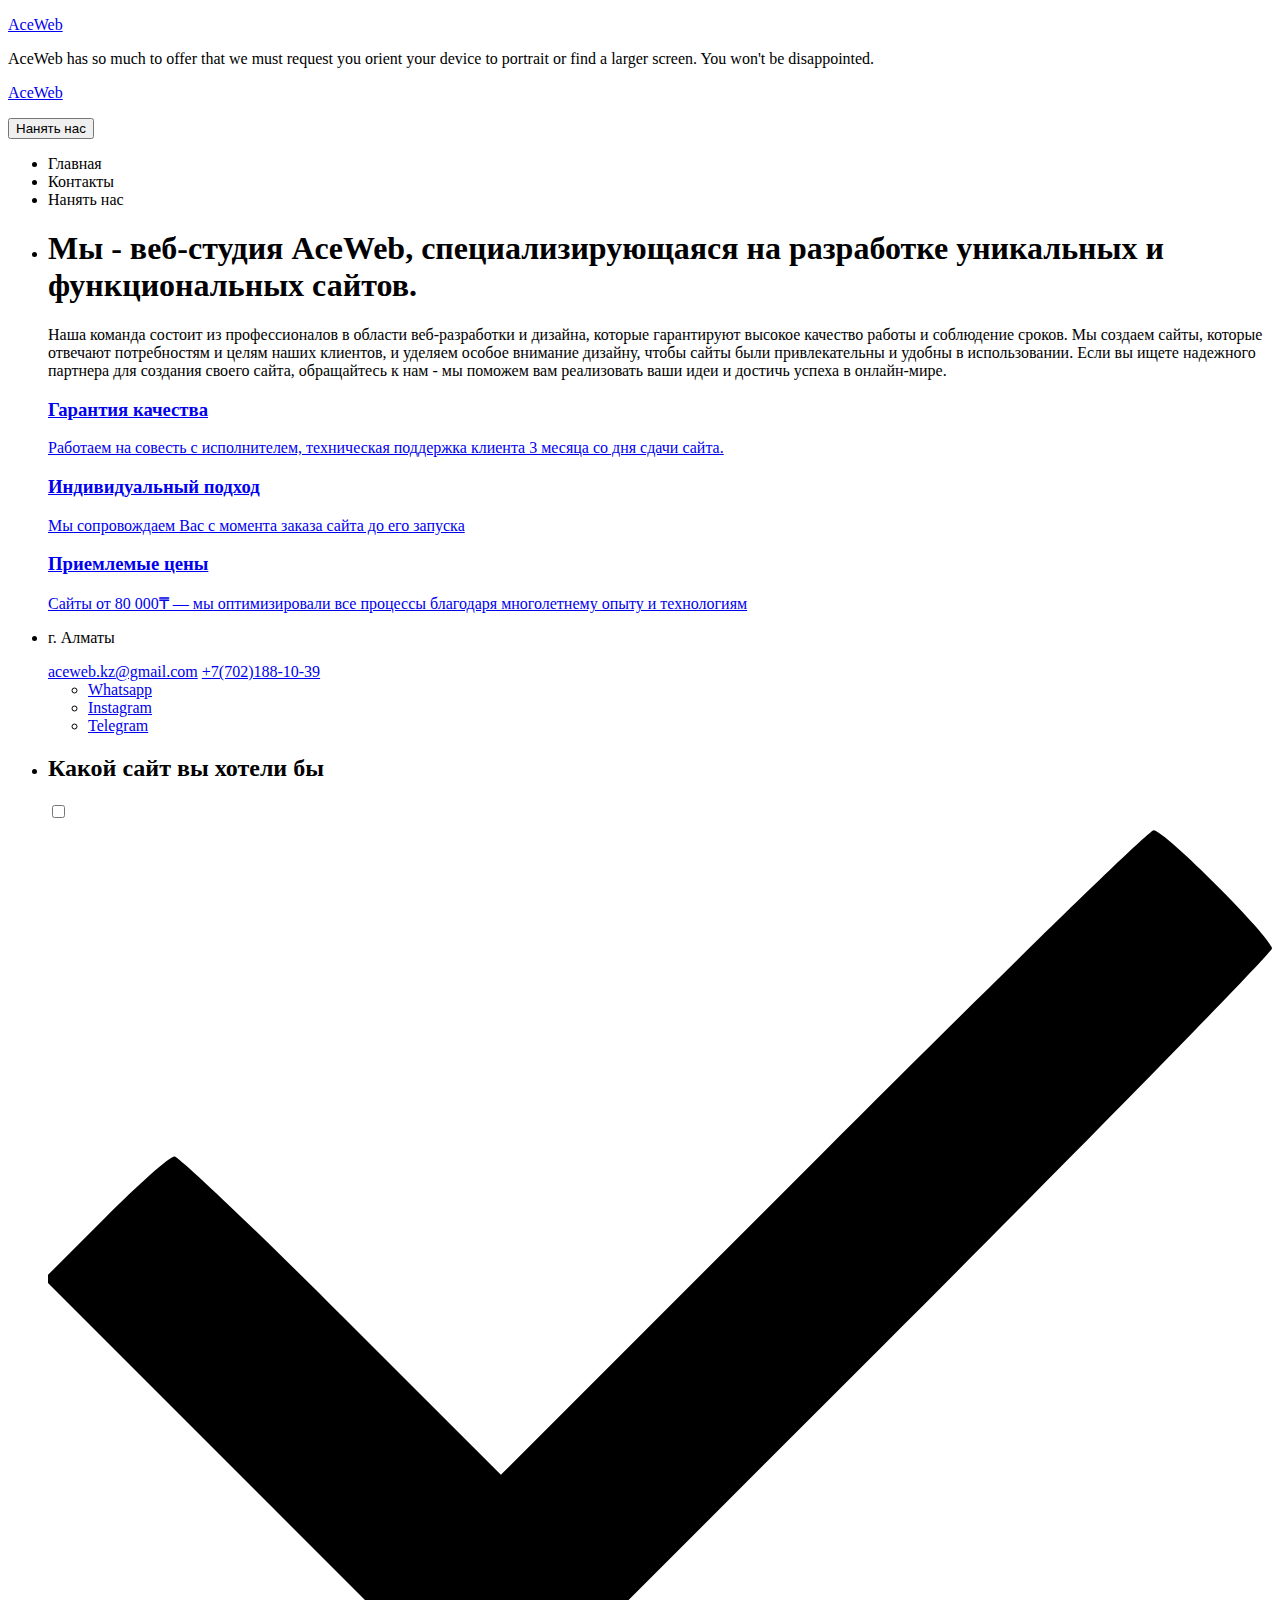
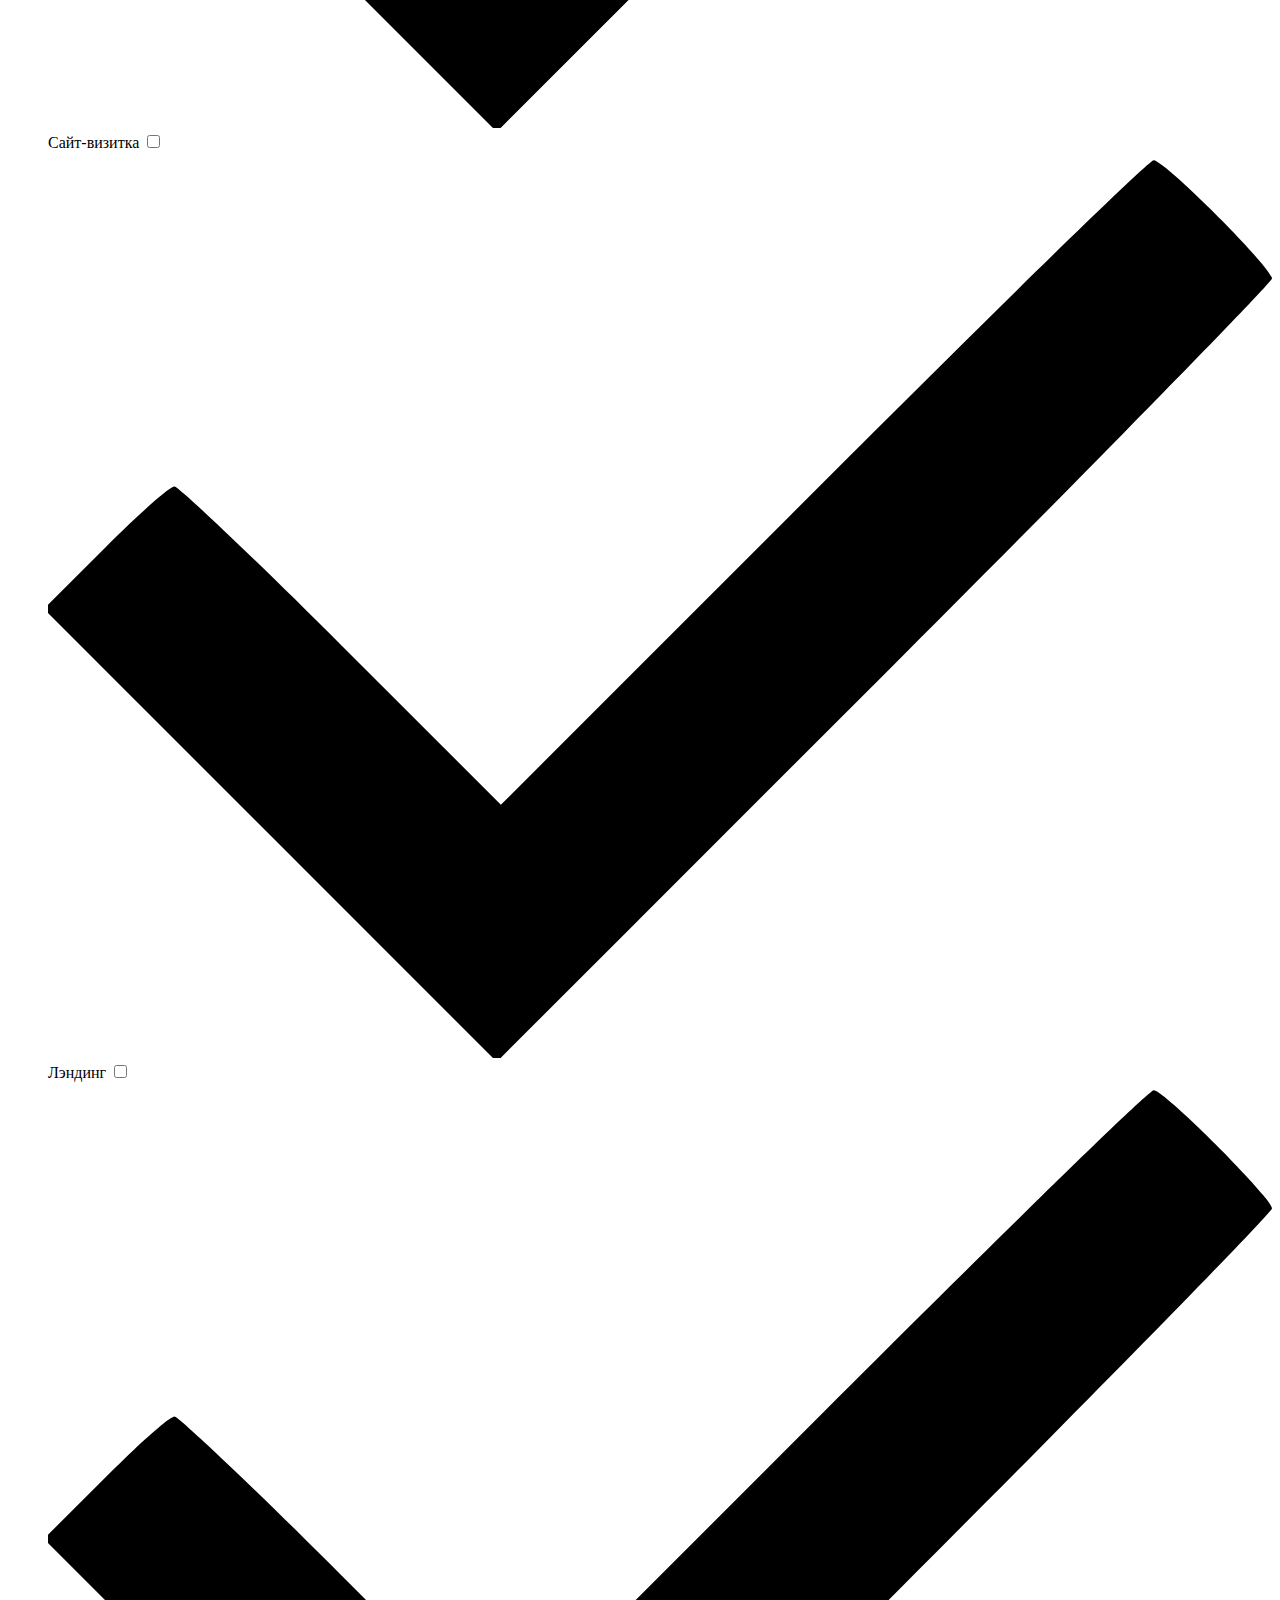
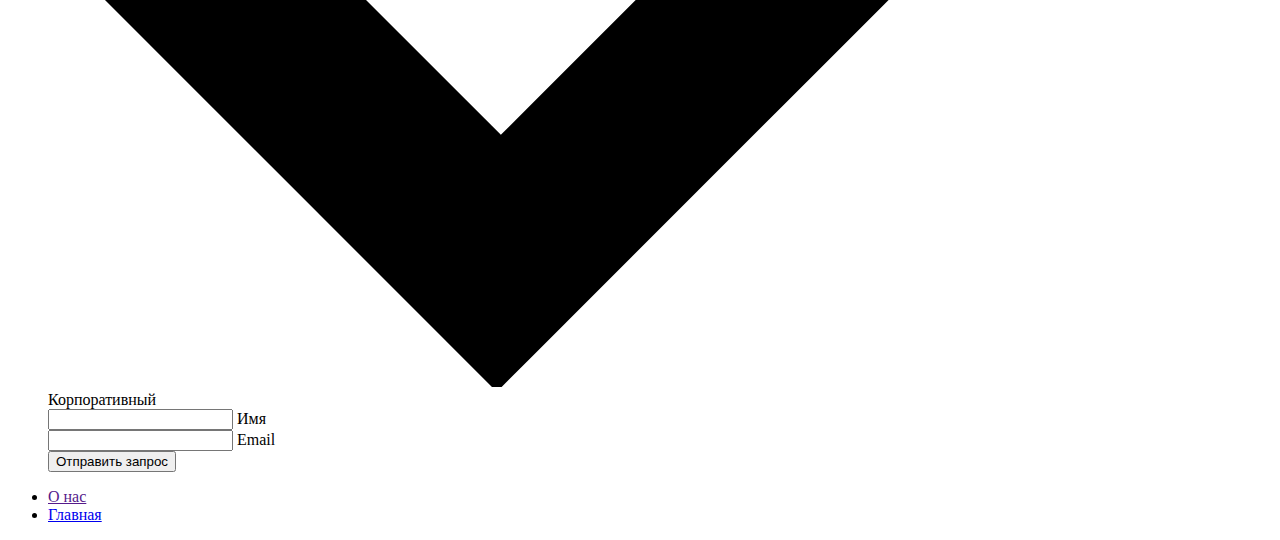
==== about-us.html @ 3b76e10b "Add files via upload" ====
<!DOCTYPE html>
<html lang="ru">
<head>
    <meta charset="UTF-8">
    <meta name="viewport" content="width=device-width, initial-scale=1.0">
    <title>О веб студии AceWeb</title>
    <link rel="shortcut icon" href="./assets/img/icon.png" type="image/x-icon">
    <meta name="description" content="Об веб студии AceWeb | web студия Алматы">
    <meta name="keywords" content="разработка сайтов, сайты, веб студия, Алматы, aceweb, AceWeb, ace web">
    <link rel="stylesheet" href="assets/css/main.css">
    <link rel="stylesheet" href="assets/css/about-us.css">
    <link href="https://fonts.googleapis.com/css?family=Montserrat:100,200,300,regular,500,600,700,800,900,100italic,200italic,300italic,italic,500italic,600italic,700italic,800italic,900italic" rel="stylesheet" />
</head>
<body>
    <div class="device-notification">
        <a class="device-notification--logo" href="./index.html">
          <p>AceWeb</p>
        </a>
        <p class="device-notification--message">AceWeb has so much to offer that we must request you orient your device to portrait or find a larger screen. You won't be disappointed.</p>
    </div>
    <div class="perspective effect-rotate-left">
        <div class="container"><div class="outer-nav--return"></div>
          <div id="viewport" class="l-viewport">
            <div class="l-wrapper">
              <header class="header">
                <a class="header--logo" href="./index.html">
                  <p>AceWeb</p>
                </a>
                <button class="header--cta cta">Нанять нас</button>
                <div class="header--nav-toggle">
                  <span></span>
                </div>
              </header>
              <nav class="l-side-nav">
                <ul class="side-nav">
                  <li class="is-active"><span>Главная</span></li>
                  <li><span>Контакты</span></li>
                  <li><span>Нанять нас</span></li>
                </ul>
              </nav>
              <ul class="l-main-content main-content">
                <li class="l-section section section--is-active">
                  <div class="intro">
                    <div class="intro--banner">
                      <h1>Мы - веб-студия AceWeb, специализирующаяся на разработке уникальных и функциональных сайтов.</h1>
                      <p class="main-subtitle">Наша команда состоит из профессионалов в области веб-разработки и дизайна, которые гарантируют высокое качество работы и соблюдение сроков. Мы создаем сайты, которые отвечают потребностям и целям наших клиентов, и уделяем особое внимание дизайну, чтобы сайты были привлекательны и удобны в использовании. Если вы ищете надежного партнера для создания своего сайта, обращайтесь к нам - мы поможем вам реализовать ваши идеи и достичь успеха в онлайн-мире.</p>
                    </div>
                    <div class="intro--options">
                      <a href="#0">
                        <h3>Гарантия качества</h3>
                        <p>Работаем на совесть с исполнителем, техническая поддержка клиента 3 месяца со дня сдачи сайта.</p>
                      </a>
                      <a href="#0">
                        <h3>Индивидуальный подход</h3>
                        <p>Мы сопровождаем Вас с момента заказа сайта до его запуска</p>
                      </a>
                      <a href="#0">
                        <h3>Приемлемые цены</h3>
                        <p>Сайты от 80 000₸ — мы оптимизировали все процессы благодаря многолетнему опыту и технологиям</p>
                      </a>
                    </div>
                  </div>
                </li>
                <li class="l-section section">
                    <div class="contact" id="contact">
                      <div class="contact--lockup">
                        <div class="modal">
                          <div class="modal--information">
                            <p>г. Алматы</p>
                            <a href="mailto:aceweb.kz@gmail.com">aceweb.kz@gmail.com</a>
                            <a href="tel:+77021881039">+7(702)188-10-39</a>
                          </div>
                          <ul class="modal--options">
                            <li><a href="https://wa.me/77021881039">Whatsapp</a></li>
                            <li><a href="https://www.instagram.com/aceweb.kz/">Instagram</a></li>
                            <li><a href="https://t.me/aissultann">Telegram</a></li>
                          </ul>
                        </div>
                      </div>
                    </div>
                  </li>
                  <li class="l-section section">
                    <div class="hire">
                      <h2>Какой сайт вы хотели бы</h2>
                      <!-- checkout formspree.io for easy form setup -->
                      <form class="work-request" action="https://formspree.io/f/xknlwljq" method="post">
                        <div class="work-request--options">             
                          <span class="options-b">
                            <input id="opt-4" name="opt-4" type="checkbox" value="sait-visitka">
                            <label for="opt-4">
                              <svg version="1.1" id="Layer_1" xmlns="http://www.w3.org/2000/svg" xmlns:xlink="http://www.w3.org/1999/xlink" x="0px" y="0px"
                              viewBox="0 0 150 111" style="enable-background:new 0 0 150 111;" xml:space="preserve">
                              <g transform="translate(0.000000,111.000000) scale(0.100000,-0.100000)">
                                <path d="M950,705L555,310L360,505C253,612,160,700,155,700c-6,0-44-34-85-75l-75-75l278-278L550-5l475,475c261,261,475,480,475,485c0,13-132,145-145,145C1349,1100,1167,922,950,705z"/>
                              </g>
                              </svg>
                              Сайт-визитка
                            </label>
                            <input id="opt-5" name="opt-5" type="checkbox" value="landing">
                            <label for="opt-5">
                              <svg version="1.1" id="Layer_1" xmlns="http://www.w3.org/2000/svg" xmlns:xlink="http://www.w3.org/1999/xlink" x="0px" y="0px"
                              viewBox="0 0 150 111" style="enable-background:new 0 0 150 111;" xml:space="preserve">
                              <g transform="translate(0.000000,111.000000) scale(0.100000,-0.100000)">
                                <path d="M950,705L555,310L360,505C253,612,160,700,155,700c-6,0-44-34-85-75l-75-75l278-278L550-5l475,475c261,261,475,480,475,485c0,13-132,145-145,145C1349,1100,1167,922,950,705z"/>
                              </g>
                              </svg>
                              Лэндинг
                            </label>
                            <input id="opt-6" name="opt-6" type="checkbox" value="korporativni">
                            <label for="opt-6">
                              <svg version="1.1" id="Layer_1" xmlns="http://www.w3.org/2000/svg" xmlns:xlink="http://www.w3.org/1999/xlink" x="0px" y="0px"
                              viewBox="0 0 150 111" style="enable-background:new 0 0 150 111;" xml:space="preserve">
                              <g transform="translate(0.000000,111.000000) scale(0.100000,-0.100000)">
                                <path d="M950,705L555,310L360,505C253,612,160,700,155,700c-6,0-44-34-85-75l-75-75l278-278L550-5l475,475c261,261,475,480,475,485c0,13-132,145-145,145C1349,1100,1167,922,950,705z"/>
                              </g>
                              </svg>
                              Корпоративный
                            </label>
                          </span>
                        </div>
                        <div class="work-request--information">
                          <div class="information-name">
                            <input name="name" id="name" type="text" spellcheck="false">
                            <label for="name">Имя</label>
                          </div>
                          <div class="information-email">
                            <input name="email" id="email" type="email" spellcheck="false">
                            <label for="email">Email</label>
                          </div>
                        </div>
                        <input type="submit" value="Отправить запрос">
                      </form>
                    </div>
                  </li>
              </ul>
            </div>
          </div>
        </header>
        </div>
        <ul class="outer-nav">
            <li class="is-active"><a href="">О нас</a></li>
            <li><a href="./index.html">Главная</a></li>
        </ul>
    </div>

    <script src="https://ajax.googleapis.com/ajax/libs/jquery/2.2.4/jquery.min.js"></script>
    <script>window.jQuery || document.write('<script src="assets/js/vendor/jquery-2.2.4.min.js"><\/script>')</script>
    <script src="assets/js/functions-min.js"></script>
</body>
</html>
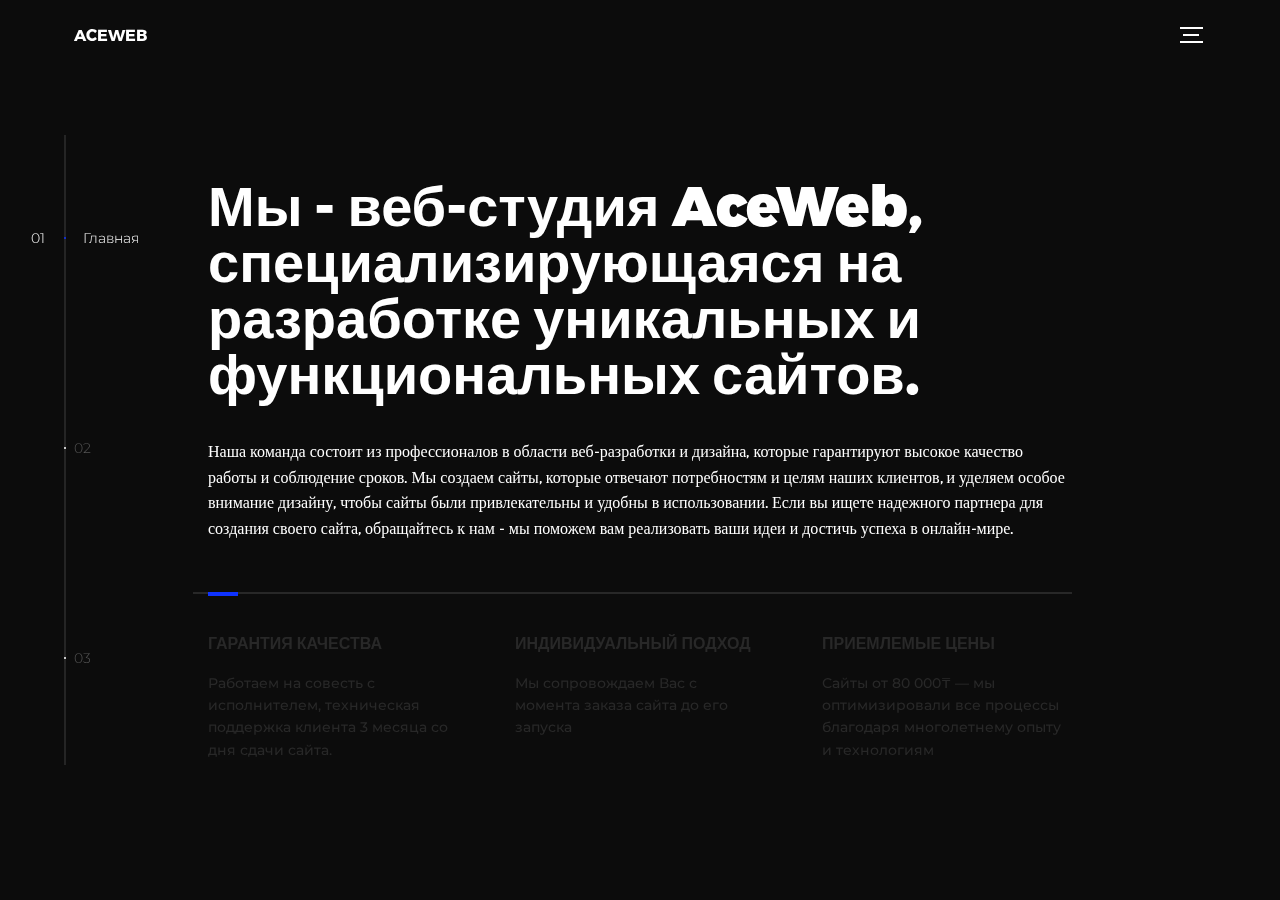
==== commit 956a12e5: "Add files via upload" ====
--- a/about-us.html
+++ b/about-us.html
@@ -5,11 +5,12 @@
     <meta name="viewport" content="width=device-width, initial-scale=1.0">
     <title>О веб студии AceWeb</title>
     <link rel="shortcut icon" href="./assets/img/icon.png" type="image/x-icon">
-    <meta name="description" content="Об веб студии AceWeb | web студия Алматы">
+    <meta name="description" content="Об веб студии AceWeb | web студия | разработка и продвижение сайтов Алматы | сайты под ключ Алматы">
     <meta name="keywords" content="разработка сайтов, сайты, веб студия, Алматы, aceweb, AceWeb, ace web">
     <link rel="stylesheet" href="assets/css/main.css">
     <link rel="stylesheet" href="assets/css/about-us.css">
     <link href="https://fonts.googleapis.com/css?family=Montserrat:100,200,300,regular,500,600,700,800,900,100italic,200italic,300italic,italic,500italic,600italic,700italic,800italic,900italic" rel="stylesheet" />
+    <script src="//code.jivo.ru/widget/LEe9g6Wqtt" async></script>
 </head>
 <body>
     <div class="device-notification">
@@ -83,7 +84,7 @@
                     <div class="hire">
                       <h2>Какой сайт вы хотели бы</h2>
                       <!-- checkout formspree.io for easy form setup -->
-                      <form class="work-request" action="https://formspree.io/f/xknlwljq" method="post">
+                      <form class="work-request" method="post" action="https://formspree.io/f/xknlwljq">
                         <div class="work-request--options">             
                           <span class="options-b">
                             <input id="opt-4" name="opt-4" type="checkbox" value="sait-visitka">
@@ -124,8 +125,8 @@
                             <label for="name">Имя</label>
                           </div>
                           <div class="information-email">
-                            <input name="email" id="email" type="email" spellcheck="false">
-                            <label for="email">Email</label>
+                            <input name="tel" id="tel" type="tel" spellcheck="false">
+                            <label for="tel">Номер</label>
                           </div>
                         </div>
                         <input type="submit" value="Отправить запрос">
--- a/assets/css/main.css
+++ b/assets/css/main.css
@@ -0,0 +1 @@
+@font-face{font-family:'Montserrat';src:url("fonts/Montserrat-Black.eot");src:local("☺"),url("fonts/Montserrat-Black.woff") format("woff"),url("fonts/Montserrat-Black.ttf") format("truetype"),url("fonts/Montserrat-Black.svg") format("svg");font-weight:900;font-style:normal}@font-face{font-family:'Montserrat';src:url("fonts/Montserrat-Bold.eot");src:local("☺"),url("fonts/Montserrat-Bold.woff") format("woff"),url("fonts/Montserrat-Bold.ttf") format("truetype"),url("fonts/Montserrat-Bold.svg") format("svg");font-weight:700;font-style:normal}@font-face{font-family:'Montserrat';src:url("fonts/Montserrat-Regular.eot");src:local("☺"),url("fonts/Montserrat-Regular.woff") format("woff"),url("fonts/Montserrat-Regular.ttf") format("truetype"),url("fonts/Montserrat-Regular.svg") format("svg");font-weight:400;font-style:normal}@font-face{font-family:'Montserrat';src:url("fonts/Montserrat-Light.eot");src:local("☺"),url("fonts/Montserrat-Light.woff") format("woff"),url("fonts/Montserrat-Light.ttf") format("truetype"),url("fonts/Montserrat-Light.svg") format("svg");font-weight:300;font-style:normal}/*! normalize.css v3.0.2 | MIT License | git.io/normalize */html{font-family:sans-serif;-ms-text-size-adjust:100%;-webkit-text-size-adjust:100%}body{margin:0}article,aside,details,figcaption,figure,footer,header,hgroup,main,menu,nav,section,summary{display:block}audio,canvas,progress,video{display:inline-block;vertical-align:baseline}audio:not([controls]){display:none;height:0}[hidden],template{display:none}a{background-color:transparent}a:active,a:hover{outline:0}abbr[title]{border-bottom:1px dotted}b,strong{font-weight:bold}dfn{font-style:italic}h1{font-size:2em;margin:0.67em 0}mark{background:#ff0;color:#000}small{font-size:80%}sub,sup{font-size:75%;line-height:0;position:relative;vertical-align:baseline}sup{top:-0.5em}sub{bottom:-0.25em}img{border:0}svg:not(:root){overflow:hidden}figure{margin:1em 40px}hr{box-sizing:content-box;height:0}pre{overflow:auto}code,kbd,pre,samp{font-family:monospace, monospace;font-size:1em}button,input,optgroup,select,textarea{color:inherit;font:inherit;margin:0}button{overflow:visible}button,select{text-transform:none}button,html input[type="button"],input[type="reset"],input[type="submit"]{-webkit-appearance:button;cursor:pointer}button[disabled],html input[disabled]{cursor:default}button::-moz-focus-inner,input::-moz-focus-inner{border:0;padding:0}input{line-height:normal}input[type="checkbox"],input[type="radio"]{box-sizing:border-box;padding:0}input[type="number"]::-webkit-inner-spin-button,input[type="number"]::-webkit-outer-spin-button{height:auto}input[type="search"]{-webkit-appearance:textfield;box-sizing:content-box}input[type="search"]::-webkit-search-cancel-button,input[type="search"]::-webkit-search-decoration{-webkit-appearance:none}fieldset{border:1px solid #c0c0c0;margin:0 2px;padding:0.35em 0.625em 0.75em}legend{border:0;padding:0}textarea{overflow:auto}optgroup{font-weight:bold}table{border-collapse:collapse;border-spacing:0}td,th{padding:0}::-moz-selection{background:#FFF498}::selection{background:#FFF498}::-moz-selection{background:#FFF498}img::-moz-selection{background:transparent}img::selection{background:transparent}img::-moz-selection{background:transparent}body{-webkit-tap-highlight-color:#FFF498}body{background-color:#0c0c0c;font-size:14px;line-height:1.6;font-family:"Montserrat",sans-serif;color:#fff;-webkit-font-smoothing:antialiased;-webkit-text-size-adjust:100%}.l-viewport{position:relative;width:100%;height:100vh;box-shadow:0 0 45px 5px rgba(0,0,0,0.85);overflow:hidden}.l-wrapper{position:relative;width:1440px;max-width:90%;height:100%;margin:0 auto}.l-side-nav{position:absolute;left:0;display:-webkit-box;display:-webkit-flex;display:-ms-flexbox;display:flex;height:100%;-webkit-box-align:center;-webkit-align-items:center;-ms-flex-align:center;align-items:center}.l-side-nav::before{content:"";position:absolute;top:50%;left:0;-webkit-transform:translateY(-50%);transform:translateY(-50%);width:2px;height:70%;max-height:750px;background-color:#555;opacity:.35;z-index:10}@media (max-width: 1180px){.l-side-nav{display:none}}.l-main-content{position:relative;width:100%;height:100%;margin:0;padding:0;list-style:none}.l-section{position:absolute;width:100%;height:100%}.device-notification{display:none;position:fixed;top:0;left:0;width:100%;height:100%;-webkit-box-orient:vertical;-webkit-box-direction:normal;-webkit-flex-direction:column;-ms-flex-direction:column;flex-direction:column;-webkit-box-align:center;-webkit-align-items:center;-ms-flex-align:center;-ms-grid-row-align:center;align-items:center;-webkit-box-pack:center;-webkit-justify-content:center;-ms-flex-pack:center;justify-content:center;background-color:#0c0c0c;z-index:12}.device-notification--logo{display:-webkit-box;display:-webkit-flex;display:-ms-flexbox;display:flex;-webkit-box-align:center;-webkit-align-items:center;-ms-flex-align:center;align-items:center;text-decoration:none;color:#fff}.device-notification--logo p{margin:0 0 0 10px;font-size:16px;font-weight:700;text-transform:uppercase}.device-notification--message{width:70%;margin:30px 0 0 0;font-weight:700;text-align:center}@media (max-width: 767px) and (min-width: 601px) and (max-height: 680px){.device-notification{display:-webkit-box;display:-webkit-flex;display:-ms-flexbox;display:flex}}@media (max-width: 600px) and (min-width: 480px) and (max-height: 580px){.device-notification{display:-webkit-box;display:-webkit-flex;display:-ms-flexbox;display:flex}}@media (max-width: 736px) and (min-width: 360px) and (orientation: landscape){.device-notification{display:-webkit-box;display:-webkit-flex;display:-ms-flexbox;display:flex}}@media(max-width: 359px){.device-notification{display:-webkit-box;display:-webkit-flex;display:-ms-flexbox;display:flex}}.section{opacity:0;visibility:hidden;-webkit-transition:opacity .4s ease-in-out,visibility 0s .4s;transition:opacity .4s ease-in-out,visibility 0s .4s}.section--is-active{opacity:1;visibility:visible;z-index:1;-webkit-transition:opacity .4s ease-in-out .4s;transition:opacity .4s ease-in-out .4s}.section--next{-webkit-transform:translateY(-45px);transform:translateY(-45px);-webkit-transition:-webkit-transform .4s ease-in-out;transition:-webkit-transform .4s ease-in-out;transition:transform .4s ease-in-out;transition:transform .4s ease-in-out, -webkit-transform .4s ease-in-out}.section--prev{-webkit-transform:translateY(45px);transform:translateY(45px);-webkit-transition:-webkit-transform .4s ease-in-out;transition:-webkit-transform .4s ease-in-out;transition:transform .4s ease-in-out;transition:transform .4s ease-in-out, -webkit-transform .4s ease-in-out}.header{position:absolute;top:0;left:0;display:-webkit-box;display:-webkit-flex;display:-ms-flexbox;display:flex;width:100%;height:70px;-webkit-box-align:center;-webkit-align-items:center;-ms-flex-align:center;align-items:center;-webkit-box-pack:justify;-webkit-justify-content:space-between;-ms-flex-pack:justify;justify-content:space-between;z-index:10}.header--logo{display:-webkit-box;display:-webkit-flex;display:-ms-flexbox;display:flex;-webkit-box-align:center;-webkit-align-items:center;-ms-flex-align:center;align-items:center;text-decoration:none;color:#fff}.header--logo p{margin:0 0 0 10px;font-size:16px;font-weight:700;text-transform:uppercase}.header--nav-toggle{display:-webkit-box;display:-webkit-flex;display:-ms-flexbox;display:flex;width:50px;height:50px;-webkit-box-orient:vertical;-webkit-box-direction:normal;-webkit-flex-direction:column;-ms-flex-direction:column;flex-direction:column;-webkit-box-align:center;-webkit-align-items:center;-ms-flex-align:center;align-items:center;-webkit-box-pack:center;-webkit-justify-content:center;-ms-flex-pack:center;justify-content:center;cursor:pointer}.header--nav-toggle span,.header--nav-toggle::before,.header--nav-toggle::after{content:"";position:relative;width:16px;height:2px;background-color:#fff}.header--nav-toggle::before{bottom:5px;width:23px}.header--nav-toggle::after{top:5px;width:23px}.header--cta{position:absolute;top:50%;left:50%;-webkit-transform:translate(-50%, -50%);transform:translate(-50%, -50%);padding:0 20px;line-height:30px;text-decoration:none;color:#fff;font-weight:700;text-transform:uppercase;background-color:#0f33ff;border:none;opacity:0;visibility:hidden;-webkit-transition:opacity .4s ease-in-out,visibility 0s .4s;transition:opacity .4s ease-in-out,visibility 0s .4s}.header--cta:focus{outline:none}.header--cta.is-active{opacity:1;visibility:visible;-webkit-transition:opacity .4s ease-in-out .4s;transition:opacity .4s ease-in-out .4s}@media (max-width: 767px){.header--cta{display:none}}.side-nav{position:relative;display:-webkit-box;display:-webkit-flex;display:-ms-flexbox;display:flex;width:100px;height:70%;max-height:750px;-webkit-box-orient:vertical;-webkit-box-direction:normal;-webkit-flex-direction:column;-ms-flex-direction:column;flex-direction:column;-webkit-justify-content:space-around;-ms-flex-pack:distribute;justify-content:space-around;margin:0;padding:0;list-style-position:inside;z-index:10}.side-nav>li{position:relative;top:-5px;color:#fff;font-size:6px;cursor:pointer}.side-nav>li span{position:relative;top:3px;left:10px;color:#fff;font-size:14px;font-weight:300;opacity:0;visibility:hidden}.side-nav>li::before{position:absolute;top:3px;left:10px;color:#555;font-size:14px;font-weight:300}.side-nav li:nth-child(1)::before{content:"01"}.side-nav li:nth-child(2)::before{content:"02"}.side-nav li:nth-child(3)::before{content:"03"}.side-nav li:nth-child(4)::before{content:"04"}.side-nav li:nth-child(5)::before{content:"05"}.side-nav li.is-active{color:#0f33ff;-webkit-transition:color .4s ease-in-out;transition:color .4s ease-in-out}.side-nav li.is-active span{opacity:1;visibility:visible;-webkit-transition:opacity .4s ease-in-out;transition:opacity .4s ease-in-out}.side-nav li.is-active::before{left:-33px;color:#fff}.intro{position:relative;display:-webkit-box;display:-webkit-flex;display:-ms-flexbox;display:flex;width:900px;max-width:75%;height:100%;-webkit-box-orient:vertical;-webkit-box-direction:normal;-webkit-flex-direction:column;-ms-flex-direction:column;flex-direction:column;-webkit-box-pack:center;-webkit-justify-content:center;-ms-flex-pack:center;justify-content:center;margin:0 auto}@media (max-width: 1180px){.intro{max-width:100%}}.intro--banner{position:relative;height:475px}.intro--banner::before{content:"";position:absolute;bottom:20px;left:-15px;right:0;height:2px;background-color:#282828}.intro--banner::after{content:"";position:absolute;bottom:18px;left:0;width:30px;height:4px;background-color:#0f33ff}.intro--banner h1{position:relative;font-size:56px;font-weight:900;line-height:1;z-index:1}.intro--banner button{position:relative;padding:5px 17px 5px 12px;font-weight:700;text-transform:uppercase;background-color:transparent;border:none}.intro--banner button .btn-background{position:absolute;top:0;left:23px;right:0;height:100%;background-color:#0f33ff;z-index:-1;-webkit-transition:left .2s ease-in-out;transition:left .2s ease-in-out}.intro--banner button:hover .btn-background{left:0}.intro--banner button:focus{outline:none}.intro--banner button svg{position:relative;left:5px;width:15px;fill:#fff}.intro--banner img{position:absolute;bottom:21px;right:-12px}.intro--options{display:-webkit-box;display:-webkit-flex;display:-ms-flexbox;display:flex;-webkit-box-pack:justify;-webkit-justify-content:space-between;-ms-flex-pack:justify;justify-content:space-between;margin:0;padding:0;list-style:none}.intro--options>a{max-width:250px;text-decoration:none;color:#282828;-webkit-transition:color .2s ease-in-out;transition:color .2s ease-in-out}.intro--options>a:hover{color:#fff}.intro--options h3{font-size:16px;text-transform:uppercase}.intro--options p{margin-bottom:0; font-weight: 500; font-family: 'Montserrat';}@media (max-width: 900px){.intro--banner{height:380px}.intro--banner h1{font-size:55px}.intro--banner img{width:430px}.intro--options>a{margin-right:30px}.intro--options>a:last-child{margin-right:0}}@media (max-width: 767px){.intro--banner{height:305px}.intro--banner h1{font-size:44px}.intro--banner img{width:330px}.intro--options{display:block}.intro--options>a{display:block;max-width:100%;margin:0 0 30px 0}.intro--options>a:last-child{margin-bottom:0}}@media (max-width: 600px){.intro--banner{height:360px}.intro--banner h1{font-size:40px; width: 100%;}.intro--banner img{display:none}}@media (max-width: 600px) and (max-height: 750px){.intro--banner{height:auto}.intro--banner::before,.intro--banner::after{display:none}.intro--banner h1{margin-top:0}.intro--options{display:none}}.work{position:relative;display:-webkit-box;display:-webkit-flex;display:-ms-flexbox;display:flex;width:960px;max-width:80%;height:100%;-webkit-box-orient:vertical;-webkit-box-direction:normal;-webkit-flex-direction:column;-ms-flex-direction:column;flex-direction:column;-webkit-box-pack:center;-webkit-justify-content:center;-ms-flex-pack:center;justify-content:center;margin:0 auto}@media (max-width: 1180px){.work{max-width:100%}}.work h2{margin:0 0 20px 0;font-size:30px;text-align:center}.work--lockup{position:relative}.work--lockup .slider{position:relative;display:-webkit-box;display:-webkit-flex;display:-ms-flexbox;display:flex;width:80%;margin:0 auto;padding:0;list-style:none}.work--lockup .slider--item{position:absolute;display:none;text-align:center}.work--lockup .slider--item a{text-decoration:none;color:#858585}.work--lockup .slider--item-title{margin-top:10px;font-size:12px;font-weight:700;text-transform:uppercase}.work--lockup .slider--item-description{display:none;max-width:250px;margin:0 auto}.work--lockup .slider--item-image{width:150px;height:150px;margin:0 auto;border-radius:50%;overflow:hidden}.work--lockup .slider--item-image img{width:100%}.work--lockup .slider--item-left{top:50%;left:0;-webkit-transform:translateY(-50%);transform:translateY(-50%);display:block}.work--lockup .slider--item-right{top:50%;right:0;-webkit-transform:translateY(-50%);transform:translateY(-50%);display:block}.work--lockup .slider--item-center{position:relative;top:30px;left:50%;-webkit-transform:translateX(-50%);transform:translateX(-50%);display:block}.work--lockup .slider--item-center a{color:#fff}.work--lockup .slider--item-center .slider--item-title{margin-top:25px;font-size:16px}.work--lockup .slider--item-center .slider--item-description{display:block;}.work--lockup .slider--item-center .slider--item-image{width:300px;height:300px}.work--lockup .slider--next,.work--lockup .slider--prev{position:absolute;top:160px;display:-webkit-box;display:-webkit-flex;display:-ms-flexbox;display:flex;width:50px;height:50px;-webkit-box-align:center;-webkit-align-items:center;-ms-flex-align:center;align-items:center;-webkit-box-pack:center;-webkit-justify-content:center;-ms-flex-pack:center;justify-content:center;background-color:#282828;border-radius:50%;cursor:pointer}.work--lockup .slider--next svg,.work--lockup .slider--prev svg{width:20px;fill:#fff}.work--lockup .slider--next{right:0}.work--lockup .slider--prev{left:0}@media (max-width: 900px){.work--lockup .slider--item-image{width:120px;height:120px}.work--lockup .slider--item-center .slider--item-image{width:240px;height:240px}.work--lockup .slider--next,.work--lockup .slider--prev{top:130px}}@media (max-width: 767px){.work--lockup .slider{width:75%}.work--lockup .slider--item-image{width:90px;height:90px}.work--lockup .slider--item-center .slider--item-image{width:190px;height:190px}.work--lockup .slider--next,.work--lockup .slider--prev{top:105px}}@media (max-width: 600px){.work--lockup .slider{width:auto}.work--lockup .slider--item-left,.work--lockup .slider--item-right{display:none}}.about{position:relative;display:-webkit-box;display:-webkit-flex;display:-ms-flexbox;display:flex;width:900px;max-width:75%;height:100%;-webkit-box-orient:vertical;-webkit-box-direction:normal;-webkit-flex-direction:column;-ms-flex-direction:column;flex-direction:column;-webkit-box-pack:center;-webkit-justify-content:center;-ms-flex-pack:center;justify-content:center;margin:0 auto}@media (max-width: 1180px){.about{max-width:100%}}.about--banner{position:relative;height:475px}.about--banner::before{content:"";position:absolute;top:20px;left:200px;-webkit-transform:rotate(-25deg);transform:rotate(-25deg);border:5px solid #0f33ff;border-right-color:transparent;border-bottom-color:transparent}.about--banner::after{content:"";position:absolute;top:75px;left:400px;-webkit-transform:rotate(45deg);transform:rotate(45deg);width:10px;height:10px;background-color:#0f33ff}.about--banner h2{position:relative;margin-top:35px;font-size:68px;font-weight:900;line-height:1;z-index:1}.about--banner h2::before{content:"";position:absolute;top:60px;left:268px;width:30px;height:30px;background-color:#0f33ff;border-radius:50%}.about--banner h2::after{content:"";position:absolute;top:255px;left:255px;width:10px;height:10px;background-color:#0f33ff}.about--banner a{padding:5px 17px 5px 0;text-decoration:none;color:#fff;font-weight:700;text-transform:uppercase;background-color:transparent}.about--banner a:hover svg{left:10px}.about--banner a svg{position:relative;left:5px;width:15px;fill:#fff;-webkit-transition:left .2s ease-in-out;transition:left .2s ease-in-out}.about--banner img{position:absolute;bottom: 0px;right:-150px}.about--options{display:-webkit-box;display:-webkit-flex;display:-ms-flexbox;display:flex;max-width:600px;-webkit-box-pack:justify;-ms-flex-pack:justify;margin:0;padding:0;list-style:none}.about--options>a{position:relative;width:150px;height:75px;text-decoration:none;color:#fff;border:5px solid #0f33ff;background-position:center;background-size:cover;background-repeat:no-repeat;margin-right: 20px;}.about--options>a:nth-child(1){background-image:url("../img/portfolio.jpg")}.about--options>a:nth-child(2){background-image:url("../img/reviews.png")}.about--options>a:hover h3{bottom:-50px}.about--options h3{position:absolute;bottom:-38px;left:10px;font-size:16px;text-transform:uppercase;-webkit-transition:bottom .2s ease-in-out,left .2s ease-in-out;transition:bottom .2s ease-in-out,left .2s ease-in-out}@media (max-width: 767px){.about--banner{height:305px}.about--banner::before{top:0;left:125px}.about--banner::after{top:35px;left:260px}.about--banner h2{margin-top:10px;font-size:44px}.about--banner h2::before{top:28px;left:168px}.about--banner h2::after{top:163px;left:163px}.about--banner img{width:315px}}@media (max-width: 600px){.about--banner{height:auto}.about--banner::before{left:155px}.about--banner::after{left:310px}.about--banner h2{margin-top:0;font-size:55px}.about--banner h2::before{top:43px;left:214px}.about--banner h2::after{top:205px;left:205px}.about--banner img{display:none}.about--options{display:block; margin-top: 40px;}}.contact{position:fixed;top:0;left:0;width:100%;height:100%;background-image:url("../img/contact-bg.jpg");background-position:center;background-size:cover;background-repeat:no-repeat}.contact--lockup{position:relative;display:-webkit-box;display:-webkit-flex;display:-ms-flexbox;display:flex;width:900px;max-width:75%;height:100%;-webkit-box-align:center;-webkit-align-items:center;-ms-flex-align:center;align-items:center;-webkit-box-pack:end;-webkit-justify-content:flex-end;-ms-flex-pack:end;justify-content:flex-end;margin:0 auto}@media (max-width: 1180px){.contact--lockup{max-width:90%}}@media (max-width: 767px){.contact--lockup{-webkit-box-pack:center;-webkit-justify-content:center;-ms-flex-pack:center;justify-content:center}}.contact--lockup .modal{padding:45px 45px;text-align:center;background-color:#0c0c0c;box-shadow:0 0 30px 0 rgba(0,0,0,0.75)}.contact--lockup .modal--information p,.contact--lockup .modal--information a{display:block;margin:14px 0;text-decoration:none;color:#fff;font-weight:700}.contact--lockup .modal--information p{margin-top:0}.contact--lockup .modal--options{margin:0;padding:0;list-style:none}.contact--lockup .modal--options>li{width:130px;margin:0 auto 25px auto}.contact--lockup .modal--options li:nth-child(1){background-color:#1769ff}.contact--lockup .modal--options li:nth-child(2){background-color:#ea4c89}.contact--lockup .modal--options li:nth-child(3){margin-bottom:0;background-color:#0f33ff;text-transform:uppercase}.contact--lockup .modal--options a{display:block;width:100%;padding:8px 0;text-decoration:none;color:#fff;font-weight:700}.hire{position:relative;display:-webkit-box;display:-webkit-flex;display:-ms-flexbox;display:flex;width:700px;max-width:75%;height:100%;-webkit-box-orient:vertical;-webkit-box-direction:normal;-webkit-flex-direction:column;-ms-flex-direction:column;flex-direction:column;-webkit-box-pack:center;-webkit-justify-content:center;-ms-flex-pack:center;justify-content:center;margin:0 auto}@media (max-width: 1180px){.hire{max-width:100%}}.hire h2{margin:0 0 20px 0;font-size:30px;text-align:center}.work-request{display:-webkit-box;display:-webkit-flex;display:-ms-flexbox;display:flex;width:100%;-webkit-box-orient:vertical;-webkit-box-direction:normal;-webkit-flex-direction:column;-ms-flex-direction:column;flex-direction:column;-webkit-box-align:center;-webkit-align-items:center;-ms-flex-align:center;align-items:center;color:#fff}.work-request input[type="submit"]{width:400px;max-width:100%;line-height:50px;font-size:16px;font-weight:700;text-transform:uppercase;background-color:#0f33ff;border:none;border-radius:0}.work-request input[type="submit"]:focus{outline:none}.work-request--options{display:-webkit-box;display:-webkit-flex;display:-ms-flexbox;display:flex;width:100%;-webkit-box-orient:vertical;-webkit-box-direction:normal;-webkit-flex-direction:column;-ms-flex-direction:column;flex-direction:column;-webkit-box-align:center;-webkit-align-items:center;-ms-flex-align:center;align-items:center;margin:30px 0}.work-request--options .options-a{display:-webkit-box;display:-webkit-flex;display:-ms-flexbox;display:flex;width:100%;-webkit-box-pack:justify;-webkit-justify-content:space-between;-ms-flex-pack:justify;justify-content:space-between}.work-request--options .options-b{display:-webkit-box;display:-webkit-flex;display:-ms-flexbox;display:flex;width:72%;-webkit-flex-wrap:wrap;-ms-flex-wrap:wrap;flex-wrap:wrap;-webkit-justify-content:space-around;-ms-flex-pack:distribute;justify-content:space-around}.work-request--options label{display:block;width:200px;margin-bottom:30px;line-height:50px;font-size:16px;font-weight:700;text-align:center;border:2px solid #fff;cursor:pointer;-webkit-transition:background-color .2s ease-in-out,border-color .2s ease-in-out;transition:background-color .2s ease-in-out,border-color .2s ease-in-out}.work-request--options label svg{position:relative;left:-5px;width:0;fill:#fff;-webkit-transition:width .2s ease-in-out;transition:width .2s ease-in-out}.work-request--options input[type="checkbox"]{display:none}.work-request--options input[type="checkbox"]:checked+label{background-color:#0f33ff;border-color:#0f33ff}.work-request--options input[type="checkbox"]:checked+label svg{width:15px}.work-request--information{display:-webkit-box;display:-webkit-flex;display:-ms-flexbox;display:flex;width:100%;-webkit-box-pack:justify;-webkit-justify-content:space-between;-ms-flex-pack:justify;justify-content:space-between;margin-bottom:60px}.work-request--information .information-name,.work-request--information .information-email{position:relative;width:45%;height:50px;font-size:30px;font-weight:300}.work-request--information input[type="text"],.work-request--information input[type="email"]{width:100%;padding:0 0 5px 0;background-color:transparent;border:none;border-bottom:1px solid #fff;border-radius:0}.work-request--information input[type="text"]:focus,.work-request--information input[type="email"]:focus{outline:none;background-color:#0c0c0c}.work-request--information label{position:absolute;top:0;left:0;pointer-events:none;-webkit-transition:top .2s ease-in-out,font-size .2s ease-in-out;transition:top .2s ease-in-out,font-size .2s ease-in-out}.work-request--information input:focus+label,.work-request--information input.has-value+label{top:-15px;font-size:14px}@media (max-width: 767px){.work-request--options{-webkit-box-orient:horizontal;-webkit-box-direction:normal;-webkit-flex-direction:row;-ms-flex-direction:row;flex-direction:row;-webkit-justify-content:space-around;-ms-flex-pack:distribute;justify-content:space-around}.work-request--options .options-a,.work-request--options .options-b{display:block;width:auto}}@media (max-width: 600px){.work-request--options{margin:20px 0}}@media (max-width: 600px) and (max-width: 415px){}@media (max-width: 600px){.work-request--options label{width:150px;margin-bottom:15px;font-size:14px}.work-request--options input[type="checkbox"]:checked+label svg{width:12px}.work-request--information{margin-bottom:30px}.work-request--information .information-name,.work-request--information .information-email{height:40px;font-size:24px}}.perspective{position:relative;width:100%;height:100%;overflow:hidden}.perspective--modalview{position:fixed;-webkit-perspective:1500px;perspective:1500px}.container{position:relative;-webkit-transform:translateZ(0) translateX(0) rotateY(0deg);transform:translateZ(0) translateX(0) rotateY(0deg);min-height:100%;outline:30px solid #0f33ff;-webkit-transition:-webkit-transform .4s;transition:-webkit-transform .4s;transition:transform .4s;transition:transform .4s, -webkit-transform .4s}.modalview .container{position:absolute;width:100%;height:100%;overflow:hidden;-webkit-backface-visibility:hidden;backface-visibility:hidden}.effect-rotate-left .container{-webkit-transform-origin:0% 50%;transform-origin:0% 50%;-webkit-transition:-webkit-transform .4s;transition:-webkit-transform .4s;transition:transform .4s;transition:transform .4s, -webkit-transform .4s}.effect-rotate-left--animate .container{-webkit-transform:translateZ(-1800px) translateX(-50%) rotateY(45deg);transform:translateZ(-1800px) translateX(-50%) rotateY(45deg);outline:30px solid #0f33ff}.outer-nav{position:absolute;top:50%;left:55%;-webkit-transform:translateY(-50%);transform:translateY(-50%);-webkit-transform-style:preserve-3d;transform-style:preserve-3d;margin:0;padding:0;list-style:none;text-align:center;visibility:hidden;-webkit-transition:visibility 0s .2s;transition:visibility 0s .2s}.outer-nav.is-vis{visibility:visible}.outer-nav--return{position:absolute;top:0;left:0;width:100%;height:100%;display:none;cursor:pointer;z-index:11}.outer-nav--return.is-vis{display:block}.outer-nav>li{-webkit-transform-style:preserve-3d;transform-style:preserve-3d;-webkit-transform:translateX(350px) translateZ(-1000px);transform:translateX(350px) translateZ(-1000px);font-size:55px;font-weight:900;opacity:0;cursor:pointer;-webkit-transition:opacity .2s,-webkit-transform .2s;transition:opacity .2s,-webkit-transform .2s;transition:transform .2s,opacity .2s;transition:transform .2s,opacity .2s,-webkit-transform .2s}.outer-nav>li.is-vis{-webkit-transform:translateX(0) translateZ(0);transform:translateX(0) translateZ(0);opacity:1;-webkit-transition:opacity .4s,-webkit-transform .4s;transition:opacity .4s,-webkit-transform .4s;transition:transform .4s,opacity .4s;transition:transform .4s,opacity .4s,-webkit-transform .4s}.outer-nav>li::before{content:"";position:absolute;top:50%;left:50%;-webkit-transform:translate(-50%, -25%);transform:translate(-50%, -25%);width:110%;height:15px;opacity:0;background-color:#0f33ff}.outer-nav>li.is-active::before{opacity:1}@media (max-width: 767px){.outer-nav>li{font-size:44px}}@media (max-width: 600px){.outer-nav>li{font-size:34px}}.outer-nav li.is-vis:nth-child(2){-webkit-transition-delay:.04s;transition-delay:.04s}.outer-nav li.is-vis:nth-child(3){-webkit-transition-delay:.08s;transition-delay:.08s}.outer-nav li.is-vis:nth-child(4){-webkit-transition-delay:.12s;transition-delay:.12s}.outer-nav li.is-vis:nth-child(5){-webkit-transition-delay:.16s;transition-delay:.16s}
--- a/assets/css/about-us.css
+++ b/assets/css/about-us.css
@@ -0,0 +1,25 @@
+.main-subtitle {
+    font-size: 16px;
+    font-family: 'Montserrat';
+}
+.outer-nav a {
+    color: #fff;
+    text-decoration: none;
+}
+@media (min-width: 320px) and (max-width: 435px) {
+    .intro--banner h1 {
+        font-size: 28px;
+    }
+    .intro--banner::before {
+        display: none;
+    }
+    .intro--banner::after {
+        display: none;
+    }
+    .intro--options {
+        display: none;
+    }
+    .intro {
+        height: 70%;
+    }
+}